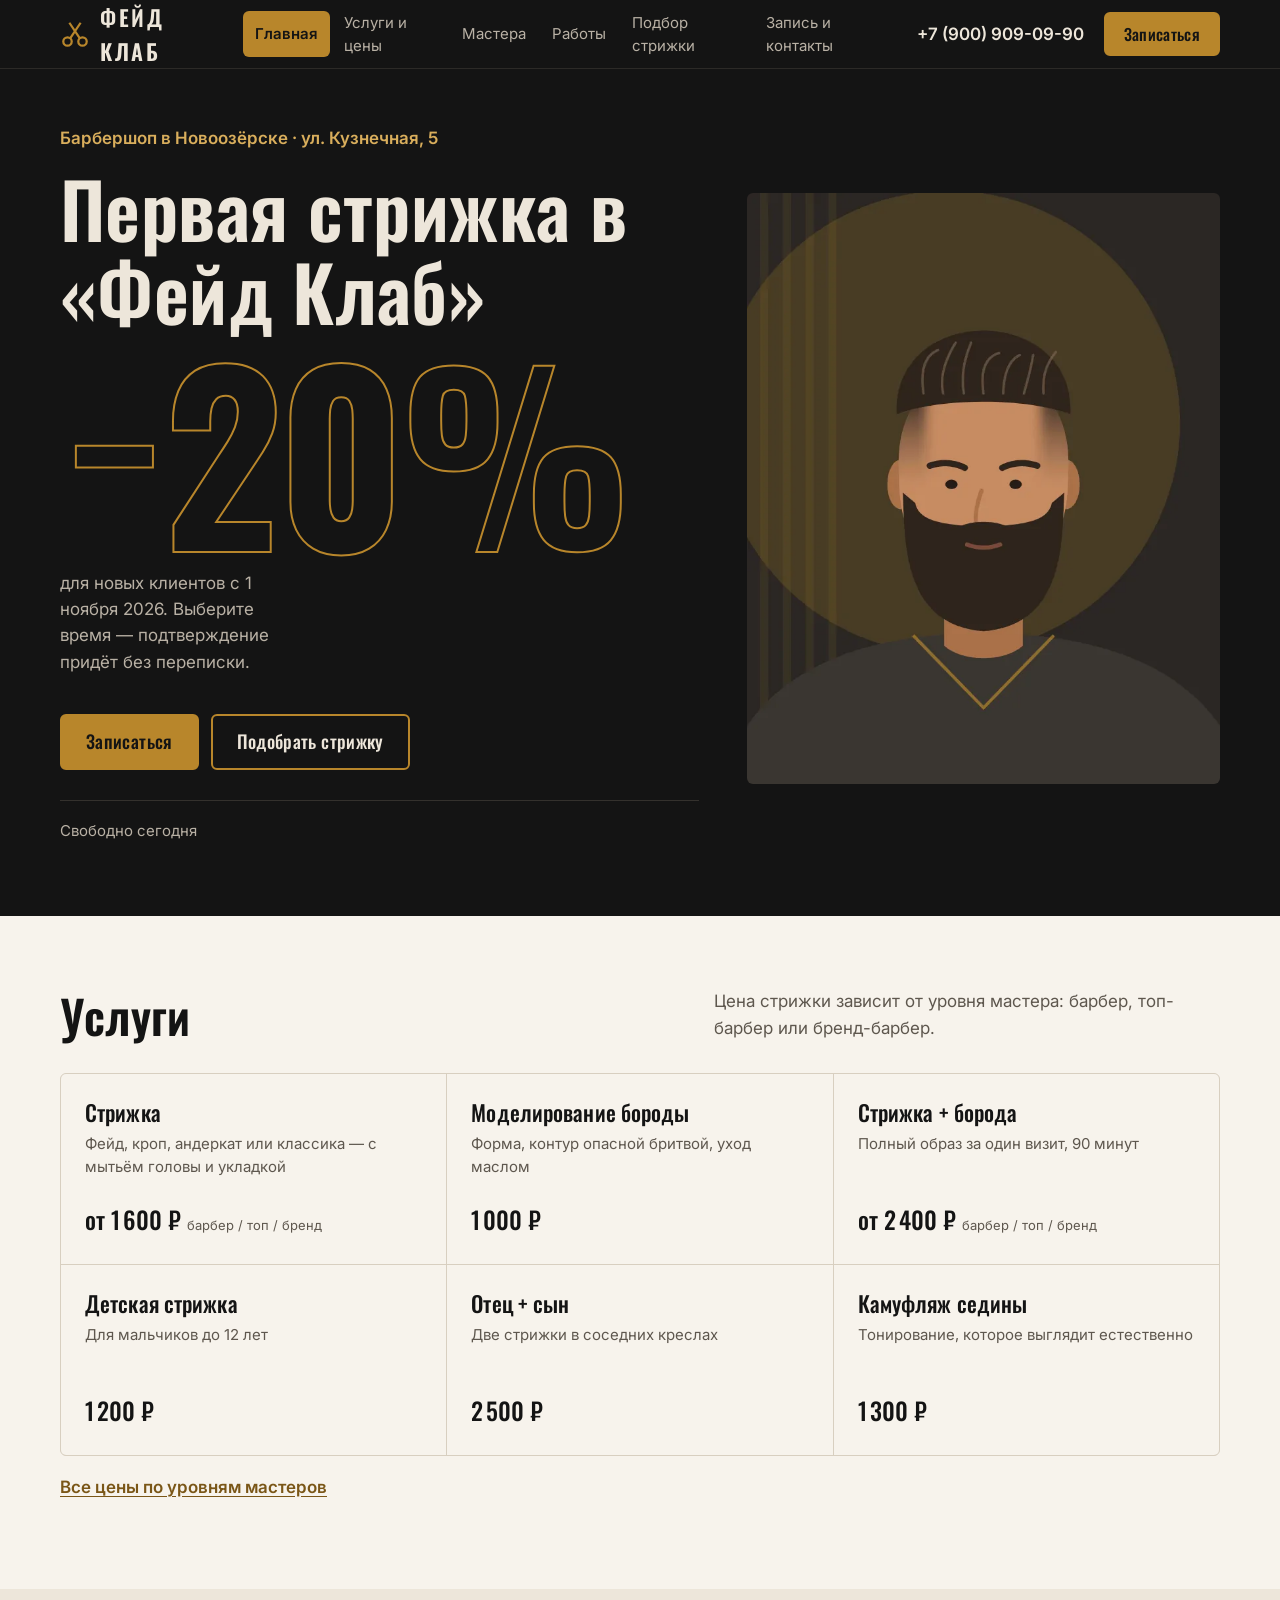
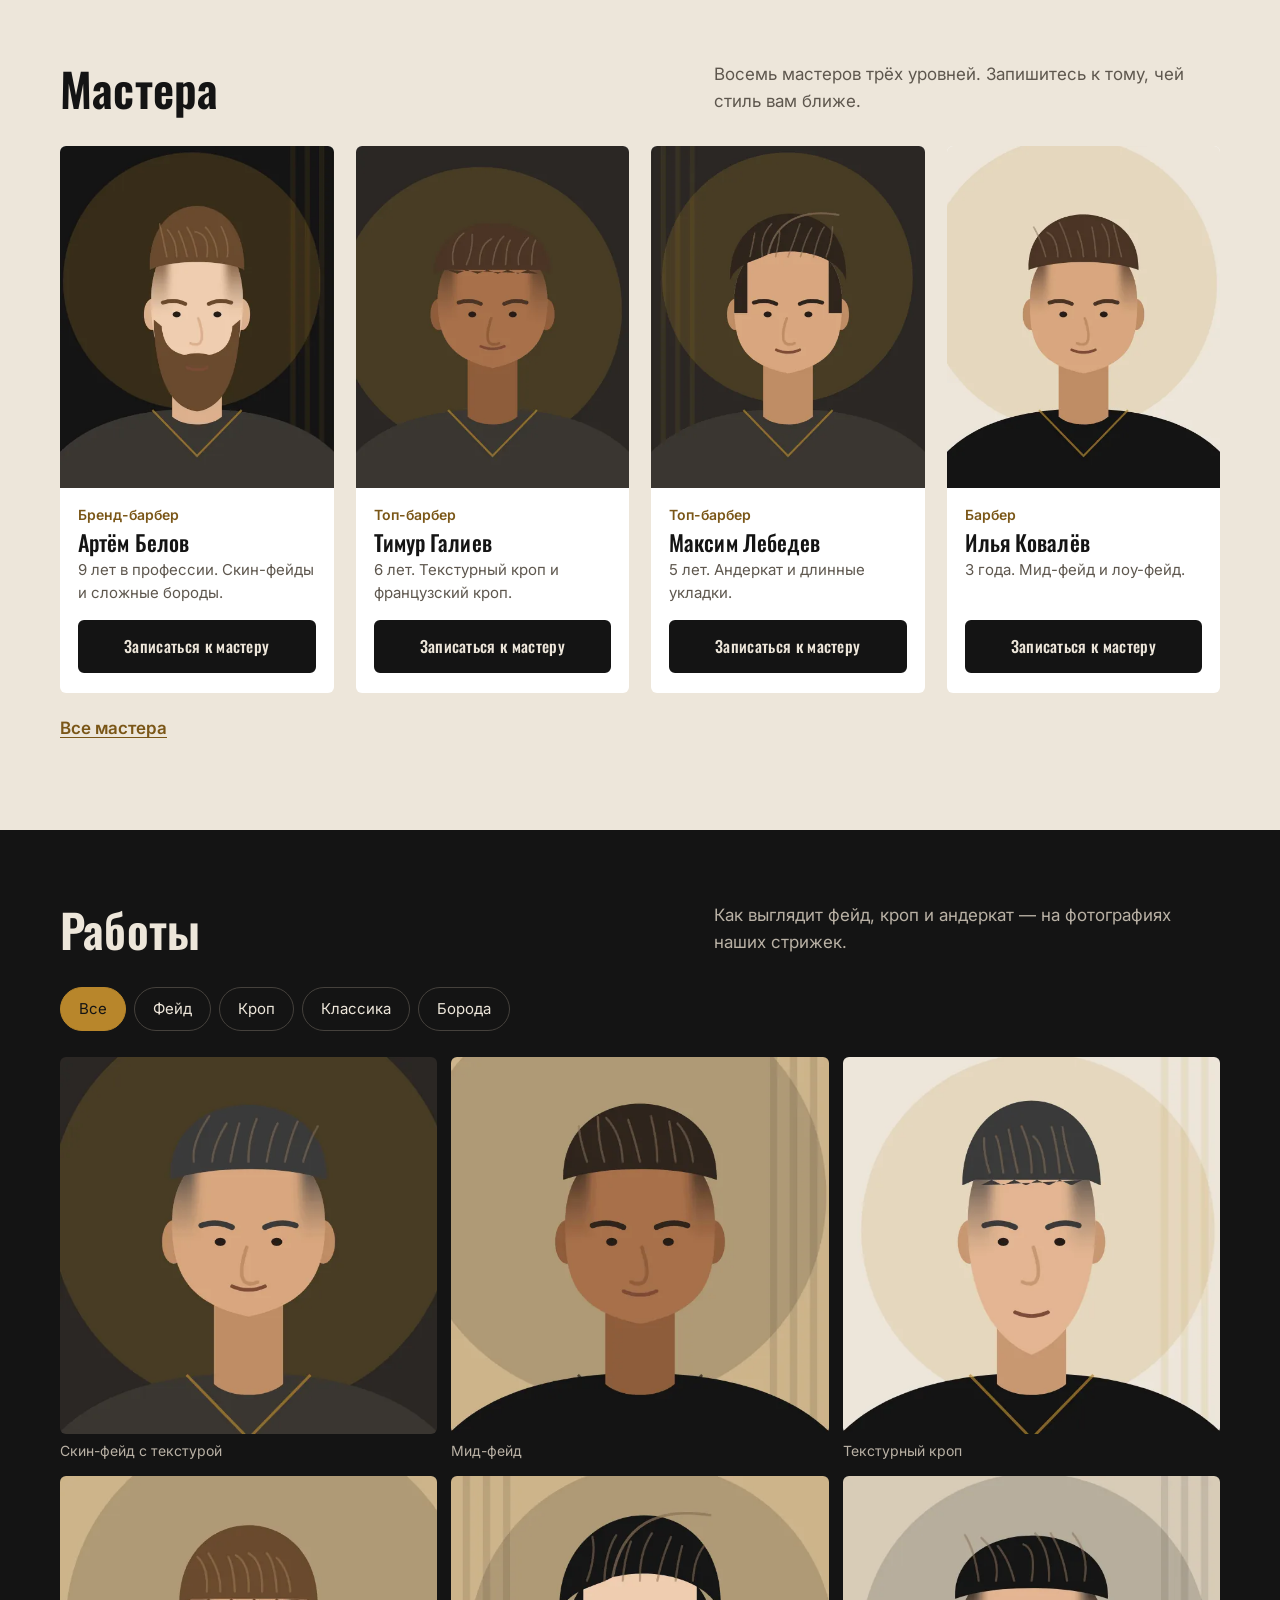
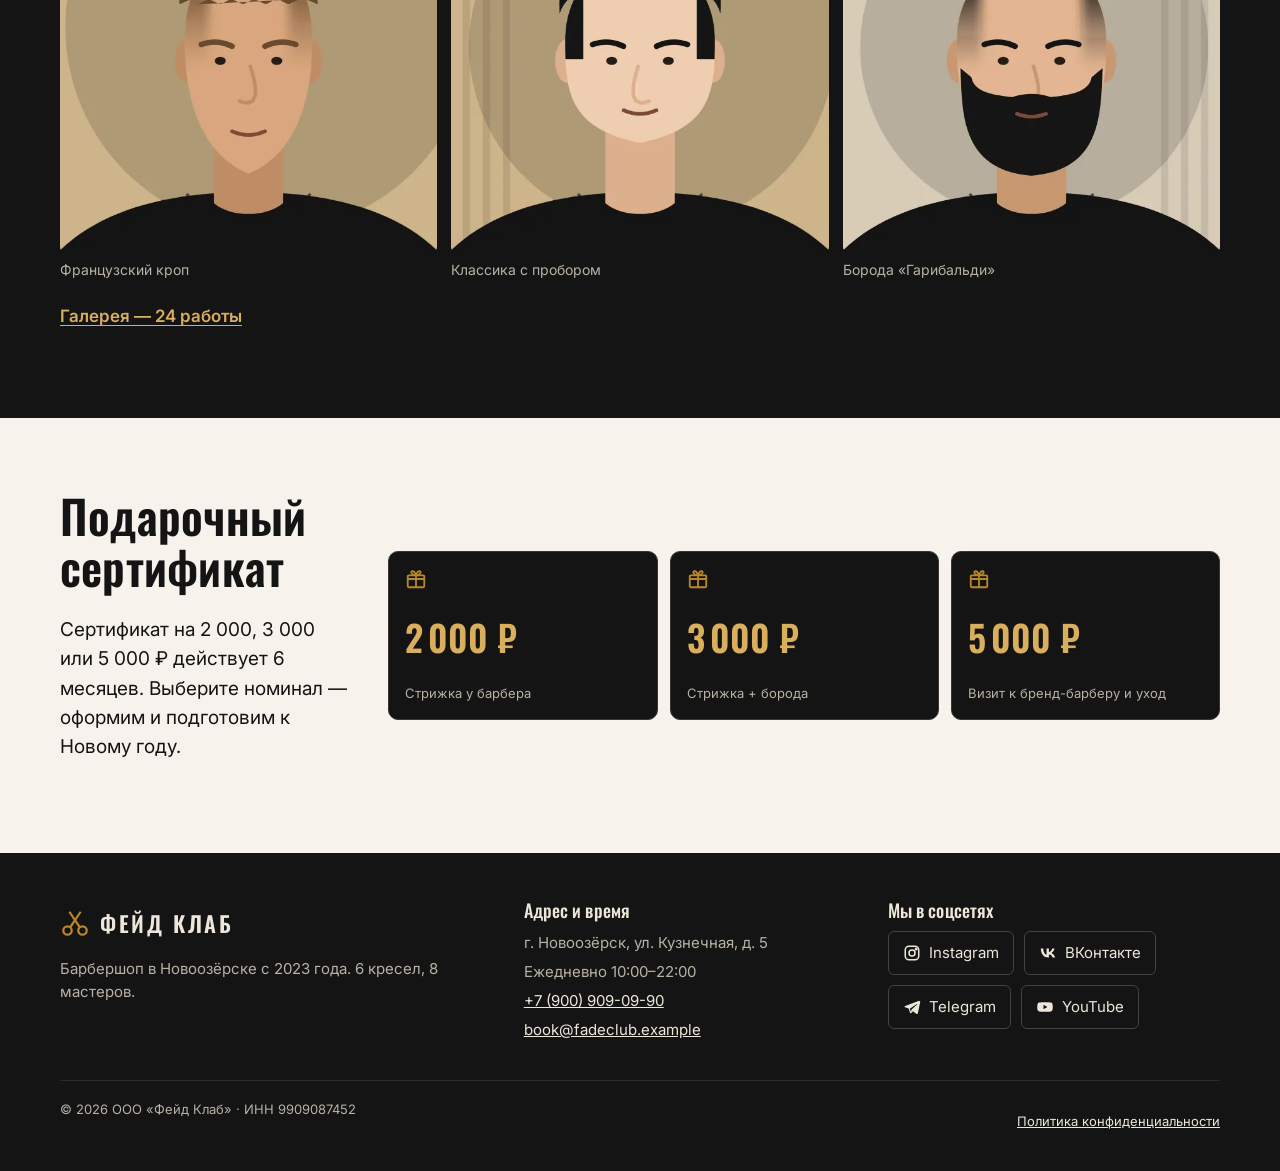
==== index.html @ 56d3f39e "Исходный результат нейросети: 8 страниц, 404, стили, изображения Co-Authored-By: Claude Opus 5.5 <no" ====
<!doctype html>
<html lang="ru">
<head>
<meta charset="utf-8">
<meta name="viewport" content="width=device-width, initial-scale=1">
<!-- Google tag (gtag.js) -->
<script async src="https://www.googletagmanager.com/gtag/js?id=G-XXXXXXXXXX"></script>
<script>
  window.dataLayer = window.dataLayer || [];
  function gtag(){dataLayer.push(arguments);}
  gtag('js', new Date());
  gtag('config', 'G-XXXXXXXXXX');
</script>
<title>Фейд Клаб — барбершоп в Новоозёрске. Первая стрижка −20%</title>
<meta name="description" content="Мужские стрижки, борода и детские стрижки в барбершопе «Фейд Клаб». Запись на свободное время онлайн, первая стрижка −20%.">
<meta property="og:type" content="website">
<meta property="og:site_name" content="Фейд Клаб">
<meta property="og:locale" content="ru_RU">
<meta property="og:title" content="Фейд Клаб — барбершоп в Новоозёрске. Первая стрижка −20%">
<meta property="og:description" content="Мужские стрижки, борода и детские стрижки в барбершопе «Фейд Клаб». Запись на свободное время онлайн, первая стрижка −20%.">
<meta property="og:url" content="https://tz-09-barbershop-feyd-klab.vercel.app/">
<meta property="og:image" content="https://tz-09-barbershop-feyd-klab.vercel.app/img/og-image.jpg">
<meta property="og:image:width" content="1200">
<meta property="og:image:height" content="630">
<meta name="twitter:card" content="summary_large_image">
<meta name="theme-color" content="#141414">
<link rel="icon" href="favicon.ico" sizes="32x32">
<link rel="icon" href="img/favicon.svg" type="image/svg+xml">
<link rel="apple-touch-icon" href="img/apple-touch-icon.png">
<link rel="preconnect" href="https://fonts.googleapis.com">
<link rel="preconnect" href="https://fonts.gstatic.com" crossorigin>
<link rel="stylesheet" href="https://fonts.googleapis.com/css2?family=Inter:wght@400;600&amp;family=Oswald:wght@500;600;700&amp;display=swap">
<link rel="stylesheet" href="css/style.css">
<script src="js/analytics.js" defer></script>
<script src="js/main.js" defer></script>
</head>
<body>
<a class="skip" href="#main">Перейти к содержанию</a>
<header class="header">
  <div class="wrap header__in">
    <a class="logo" href="index.html" aria-label="Фейд Клаб — на главную"><svg viewBox="0 0 32 32" fill="none" stroke="currentColor" stroke-width="2.4" aria-hidden="true"><circle cx="8" cy="24" r="4.5"/><circle cx="24" cy="24" r="4.5"/><path d="M11 20.5 22 4M21 20.5 10 4"/></svg><b>ФЕЙД КЛАБ</b></a>
    <nav class="nav" id="nav" aria-label="Основное меню">
      <a href="index.html" aria-current="page">Главная</a>
      <a href="services.html">Услуги и цены</a>
      <a href="masters.html">Мастера</a>
      <a href="works.html">Работы</a>
      <a href="style-quiz.html">Подбор стрижки</a>
      <a href="contacts.html">Запись и контакты</a>
    </nav>
    <a class="header__phone" href="tel:+79009090990" data-event="contact_click" data-contact-type="phone">+7 (900) 909-09-90</a>
    <a class="btn header__cta" href="contacts.html" data-event="cta_click" data-button-name="header_book" data-page-section="header">Записаться</a>
    <button class="burger" type="button" aria-controls="nav" aria-expanded="false" aria-label="Открыть меню"><span></span></button>
  </div>
</header>
<main id="main">
<section class="hero">
  <div class="wrap hero__grid">
    <div>
      <p class="hero__kicker">Барбершоп в Новоозёрске · ул. Кузнечная, 5</p>
      <h1>Первая стрижка в «Фейд Клаб»</h1>
      <div class="hero__deal">
        <span class="hero__pct" aria-label="минус 20 процентов">−20%</span>
        <p class="hero__pct-note">для новых клиентов с 1 ноября 2026. Выберите время — подтверждение придёт без переписки.</p>
      </div>
      <div class="hero__actions">
        <a class="btn" href="contacts.html" data-event="cta_click" data-button-name="hero_book" data-page-section="hero">Записаться</a>
        <a class="btn btn--ghost" href="style-quiz.html" data-event="cta_click" data-button-name="hero_quiz" data-page-section="hero">Подобрать стрижку</a>
      </div>
      <div class="today" data-today-slots>
        <p class="today__title">Свободно сегодня</p>
        <div class="today__slots"></div>
      </div>
    </div>
    <div class="hero__img">
      <img src="img/hero.webp" alt="Мастер «Фейд Клаб» делает фейд машинкой" width="720" height="900" fetchpriority="high">
    </div>
  </div>
</section>

<section class="section" id="services">
  <div class="wrap">
    <div class="section__head"><h2>Услуги</h2><p>Цена стрижки зависит от уровня мастера: барбер, топ-барбер или бренд-барбер.</p></div>
    <div class="services">
      <a class="service" href="contacts.html?service=haircut" data-event="service_view" data-service-name="haircut">
        <h3>Стрижка</h3><p>Фейд, кроп, андеркат или классика — с мытьём головы и укладкой</p><span class="service__price">от 1 600 ₽ <small>барбер / топ / бренд</small></span>
      </a>
      <a class="service" href="contacts.html?service=beard" data-event="service_view" data-service-name="beard">
        <h3>Моделирование бороды</h3><p>Форма, контур опасной бритвой, уход маслом</p><span class="service__price">1 000 ₽</span>
      </a>
      <a class="service" href="contacts.html?service=combo" data-event="service_view" data-service-name="combo">
        <h3>Стрижка + борода</h3><p>Полный образ за один визит, 90 минут</p><span class="service__price">от 2 400 ₽ <small>барбер / топ / бренд</small></span>
      </a>
      <a class="service" href="contacts.html?service=kids" data-event="service_view" data-service-name="kids">
        <h3>Детская стрижка</h3><p>Для мальчиков до 12 лет</p><span class="service__price">1 200 ₽</span>
      </a>
      <a class="service" href="contacts.html?service=father_son" data-event="service_view" data-service-name="father_son">
        <h3>Отец + сын</h3><p>Две стрижки в соседних креслах</p><span class="service__price">2 500 ₽</span>
      </a>
      <a class="service" href="contacts.html?service=haircut" data-event="service_view" data-service-name="gray_camo">
        <h3>Камуфляж седины</h3><p>Тонирование, которое выглядит естественно</p><span class="service__price">1 300 ₽</span>
      </a>
    </div>
    <p style="margin-top:18px"><a class="link" href="services.html">Все цены по уровням мастеров</a></p>
  </div>
</section>

<section class="section section--linen" id="masters">
  <div class="wrap">
    <div class="section__head"><h2>Мастера</h2><p>Восемь мастеров трёх уровней. Запишитесь к тому, чей стиль вам ближе.</p></div>
    <div class="masters">
      <article class="master" data-level="brand">
        <button class="master__photo" type="button" data-event="master_view" data-master-level="brand" data-master-id="m01" aria-label="Артём Белов, подробнее">
          <img src="img/masters/m01.webp" alt="Артём Белов, бренд-барбер" width="480" height="600" loading="lazy" decoding="async">
        </button>
        <div class="master__body">
          <span class="master__level">Бренд-барбер</span>
          <h3>Артём Белов</h3>
          <p>9 лет в профессии. Скин-фейды и сложные бороды.</p>
          <a class="btn btn--dark" href="contacts.html?master_level=brand&amp;master=m01" data-event="cta_click" data-button-name="master_book_m01" data-page-section="masters">Записаться к мастеру</a>
        </div>
      </article>
      <article class="master" data-level="top">
        <button class="master__photo" type="button" data-event="master_view" data-master-level="top" data-master-id="m03" aria-label="Тимур Галиев, подробнее">
          <img src="img/masters/m03.webp" alt="Тимур Галиев, топ-барбер" width="480" height="600" loading="lazy" decoding="async">
        </button>
        <div class="master__body">
          <span class="master__level">Топ-барбер</span>
          <h3>Тимур Галиев</h3>
          <p>6 лет. Текстурный кроп и французский кроп.</p>
          <a class="btn btn--dark" href="contacts.html?master_level=top&amp;master=m03" data-event="cta_click" data-button-name="master_book_m03" data-page-section="masters">Записаться к мастеру</a>
        </div>
      </article>
      <article class="master" data-level="top">
        <button class="master__photo" type="button" data-event="master_view" data-master-level="top" data-master-id="m04" aria-label="Максим Лебедев, подробнее">
          <img src="img/masters/m04.webp" alt="Максим Лебедев, топ-барбер" width="480" height="600" loading="lazy" decoding="async">
        </button>
        <div class="master__body">
          <span class="master__level">Топ-барбер</span>
          <h3>Максим Лебедев</h3>
          <p>5 лет. Андеркат и длинные укладки.</p>
          <a class="btn btn--dark" href="contacts.html?master_level=top&amp;master=m04" data-event="cta_click" data-button-name="master_book_m04" data-page-section="masters">Записаться к мастеру</a>
        </div>
      </article>
      <article class="master" data-level="barber">
        <button class="master__photo" type="button" data-event="master_view" data-master-level="barber" data-master-id="m06" aria-label="Илья Ковалёв, подробнее">
          <img src="img/masters/m06.webp" alt="Илья Ковалёв, барбер" width="480" height="600" loading="lazy" decoding="async">
        </button>
        <div class="master__body">
          <span class="master__level">Барбер</span>
          <h3>Илья Ковалёв</h3>
          <p>3 года. Мид-фейд и лоу-фейд.</p>
          <a class="btn btn--dark" href="contacts.html?master_level=barber&amp;master=m06" data-event="cta_click" data-button-name="master_book_m06" data-page-section="masters">Записаться к мастеру</a>
        </div>
      </article>
    </div>
    <p style="margin-top:22px"><a class="link" href="masters.html">Все мастера</a></p>
  </div>
</section>

<section class="section section--ink" id="works">
  <div class="wrap">
    <div class="section__head"><h2>Работы</h2><p>Как выглядит фейд, кроп и андеркат — на фотографиях наших стрижек.</p></div>
      <div class="filter" role="group" aria-label="Тип стрижки" data-filter-group>
        <button type="button" aria-pressed="true" data-filter="all" data-event="works_filter" data-haircut-type="all">Все</button>
        <button type="button" aria-pressed="false" data-filter="fade" data-event="works_filter" data-haircut-type="fade">Фейд</button>
        <button type="button" aria-pressed="false" data-filter="crop" data-event="works_filter" data-haircut-type="crop">Кроп</button>
        <button type="button" aria-pressed="false" data-filter="classic" data-event="works_filter" data-haircut-type="classic">Классика</button>
        <button type="button" aria-pressed="false" data-filter="beard" data-event="works_filter" data-haircut-type="beard">Борода</button>
      </div>
    <div class="works" data-filter-target>
      <figure class="work" data-type="fade"><img src="img/works/fade-01.webp" alt="Скин-фейд с текстурой — работа мастеров «Фейд Клаб»" width="600" height="600" loading="lazy" decoding="async"><figcaption>Скин-фейд с текстурой</figcaption></figure>
<figure class="work" data-type="fade"><img src="img/works/fade-02.webp" alt="Мид-фейд — работа мастеров «Фейд Клаб»" width="600" height="600" loading="lazy" decoding="async"><figcaption>Мид-фейд</figcaption></figure>
<figure class="work" data-type="crop"><img src="img/works/crop-01.webp" alt="Текстурный кроп — работа мастеров «Фейд Клаб»" width="600" height="600" loading="lazy" decoding="async"><figcaption>Текстурный кроп</figcaption></figure>
<figure class="work" data-type="crop"><img src="img/works/crop-02.webp" alt="Французский кроп — работа мастеров «Фейд Клаб»" width="600" height="600" loading="lazy" decoding="async"><figcaption>Французский кроп</figcaption></figure>
<figure class="work" data-type="classic"><img src="img/works/classic-01.webp" alt="Классика с пробором — работа мастеров «Фейд Клаб»" width="600" height="600" loading="lazy" decoding="async"><figcaption>Классика с пробором</figcaption></figure>
<figure class="work" data-type="beard"><img src="img/works/beard-01.webp" alt="Борода «Гарибальди» — работа мастеров «Фейд Клаб»" width="600" height="600" loading="lazy" decoding="async"><figcaption>Борода «Гарибальди»</figcaption></figure>
    </div>
    <p style="margin-top:22px"><a class="link" href="works.html">Галерея — 24 работы</a></p>
  </div>
</section>

<section class="section" id="gift">
  <div class="wrap gift">
    <div>
      <h2>Подарочный сертификат</h2>
      <p class="lead">Сертификат на 2 000, 3 000 или 5 000 ₽ действует 6 месяцев. Выберите номинал — оформим и подготовим к Новому году.</p>
    </div>
    <div class="gift__cards">
        <a class="gift-card" href="contacts.html?service=gift_card&amp;gift=2000" data-event="gift_card_click" data-gift-amount="2000" data-page-section="home_gift"><svg viewBox="0 0 24 24" fill="none" stroke="currentColor" stroke-width="2" aria-hidden="true"><rect x="3" y="8" width="18" height="13" rx="1"/><path d="M12 8v13M3 12h18M12 8S10.5 3 8 3.5 7.5 8 12 8Zm0 0s1.5-5 4-4.5S16.5 8 12 8Z"/></svg><b>2 000 ₽</b><span>Стрижка у барбера</span></a>
        <a class="gift-card" href="contacts.html?service=gift_card&amp;gift=3000" data-event="gift_card_click" data-gift-amount="3000" data-page-section="home_gift"><svg viewBox="0 0 24 24" fill="none" stroke="currentColor" stroke-width="2" aria-hidden="true"><rect x="3" y="8" width="18" height="13" rx="1"/><path d="M12 8v13M3 12h18M12 8S10.5 3 8 3.5 7.5 8 12 8Zm0 0s1.5-5 4-4.5S16.5 8 12 8Z"/></svg><b>3 000 ₽</b><span>Стрижка + борода</span></a>
        <a class="gift-card" href="contacts.html?service=gift_card&amp;gift=5000" data-event="gift_card_click" data-gift-amount="5000" data-page-section="home_gift"><svg viewBox="0 0 24 24" fill="none" stroke="currentColor" stroke-width="2" aria-hidden="true"><rect x="3" y="8" width="18" height="13" rx="1"/><path d="M12 8v13M3 12h18M12 8S10.5 3 8 3.5 7.5 8 12 8Zm0 0s1.5-5 4-4.5S16.5 8 12 8Z"/></svg><b>5 000 ₽</b><span>Визит к бренд-барберу и уход</span></a>
    </div>
  </div>
</section>
</main>
<footer class="footer">
  <div class="wrap">
    <div class="footer__grid">
      <div>
        <a class="logo" href="index.html" aria-label="Фейд Клаб — на главную"><svg viewBox="0 0 32 32" fill="none" stroke="currentColor" stroke-width="2.4" aria-hidden="true"><circle cx="8" cy="24" r="4.5"/><circle cx="24" cy="24" r="4.5"/><path d="M11 20.5 22 4M21 20.5 10 4"/></svg><b>ФЕЙД КЛАБ</b></a>
        <p style="margin-top:12px">Барбершоп в Новоозёрске с 2023 года. 6 кресел, 8 мастеров.</p>
      </div>
      <div>
        <h3>Адрес и время</h3>
        <p>г. Новоозёрск, ул. Кузнечная, д. 5</p>
        <p>Ежедневно 10:00–22:00</p>
        <p><a href="tel:+79009090990" data-event="contact_click" data-contact-type="phone">+7 (900) 909-09-90</a></p>
        <p><a href="mailto:book@fadeclub.example" data-event="contact_click" data-contact-type="email">book@fadeclub.example</a></p>
      </div>
      <div>
        <h3>Мы в соцсетях</h3>
        <div class="socials">
        <a href="https://www.instagram.com/fade_club_barber/" target="_blank" rel="noopener" data-event="social_click" data-network="instagram" data-page-section="footer"><svg viewBox="0 0 24 24" fill="none" stroke="currentColor" stroke-width="2" aria-hidden="true"><rect x="3" y="3" width="18" height="18" rx="5"/><circle cx="12" cy="12" r="4"/><circle cx="17.5" cy="6.5" r="1" fill="currentColor"/></svg><span>Instagram</span></a>
        <a href="https://vk.com/fadeclub_barber" target="_blank" rel="noopener" data-event="social_click" data-network="vk" data-page-section="footer"><svg viewBox="0 0 24 24" fill="currentColor" aria-hidden="true"><path d="M12.8 18C6.3 18 2.6 13.5 2.4 6h3.3c.1 5.5 2.5 7.8 4.4 8.3V6h3.1v4.7c1.9-.2 3.8-2.3 4.5-4.7h3.1a9.2 9.2 0 0 1-4.2 6 9.6 9.6 0 0 1 5 6h-3.4a6 6 0 0 0-5-4.3V18h-.4Z"/></svg><span>ВКонтакте</span></a>
        <a href="https://t.me/fadeclub_barber" target="_blank" rel="noopener" data-event="social_click" data-network="telegram" data-page-section="footer"><svg viewBox="0 0 24 24" fill="currentColor" aria-hidden="true"><path d="M21.5 3.6 2.9 10.8c-1.3.5-1.2 1.3-.2 1.6l4.8 1.5 1.8 5.6c.2.6.4.8.9.8.4 0 .6-.2.9-.4l2.3-2.2 4.7 3.5c.9.5 1.5.2 1.7-.8l3.1-14.7c.3-1.3-.5-1.9-1.4-1.5ZM9 14.2l9.6-6.1c.5-.3.9-.1.5.2l-8 7.3-.3 3.4L9 14.2Z"/></svg><span>Telegram</span></a>
        <a href="https://www.youtube.com/@fadeclub_barber" target="_blank" rel="noopener" data-event="social_click" data-network="youtube" data-page-section="footer"><svg viewBox="0 0 24 24" fill="currentColor" aria-hidden="true"><path d="M22 8.2a3 3 0 0 0-2-2.1C18.2 5.6 12 5.6 12 5.6s-6.2 0-8 .5a3 3 0 0 0-2 2.1A31 31 0 0 0 1.6 12a31 31 0 0 0 .4 3.8 3 3 0 0 0 2 2.1c1.8.5 8 .5 8 .5s6.2 0 8-.5a3 3 0 0 0 2-2.1 31 31 0 0 0 .4-3.8 31 31 0 0 0-.4-3.8ZM10 15.1V8.9l5.2 3.1L10 15.1Z"/></svg><span>YouTube</span></a>
        </div>
      </div>
    </div>
    <div class="footer__legal">
      <span>© 2026 ООО «Фейд Клаб» · ИНН 9909087452</span>
      <a href="privacy.html">Политика конфиденциальности</a>
    </div>
  </div>
</footer>
</body>
</html>
---- css/style.css ----
/* ФЕЙД КЛАБ — стили сайта
   Фирменные цвета (ТЗ, раздел 2): чёрный #141414, латунь #B8862B, бежевый #EDE6DA
   Шрифты: Oswald — заголовки, Inter — текст */

:root {
  --ink: #141414;
  --ink-2: #222120;
  --brass: #B8862B;
  --brass-ink: #7A5617;      /* латунь для текста на светлом фоне (контраст 5.5:1) */
  --brass-light: #D9AE5C;    /* латунь для мелкого текста на чёрном */
  --linen: #EDE6DA;
  --paper: #F7F3EC;
  --stone: #5E574E;          /* второстепенный текст на светлом */
  --mist: #B9B1A5;           /* второстепенный текст на тёмном */
  --line: #D8CFC0;
  --danger: #A3261B;
  --ok: #2F6B3A;

  --f-head: "Oswald", "Arial Narrow", "Roboto Condensed", sans-serif;
  --f-text: "Inter", system-ui, -apple-system, "Segoe UI", Roboto, sans-serif;

  --wrap: 1200px;
  --gut: 20px;
  --r: 6px;
}

*, *::before, *::after { box-sizing: border-box; }
html { -webkit-text-size-adjust: 100%; scroll-behavior: smooth; }
@media (prefers-reduced-motion: reduce) { html { scroll-behavior: auto; } * { transition: none !important; animation: none !important; } }

body {
  margin: 0;
  font-family: var(--f-text);
  font-size: 17px;
  line-height: 1.55;
  color: var(--ink);
  background: var(--paper);
  overflow-x: hidden;
}
img { max-width: 100%; height: auto; display: block; }
a { color: inherit; }
button { font: inherit; color: inherit; }
:focus-visible { outline: 3px solid var(--brass); outline-offset: 2px; }

h1, h2, h3 { font-family: var(--f-head); font-weight: 600; line-height: 1.1; margin: 0 0 .5em; letter-spacing: .005em; }
h1 { font-size: clamp(40px, 7vw, 76px); }
h2 { font-size: clamp(30px, 4.4vw, 46px); }
h3 { font-size: 22px; font-weight: 500; }
p { margin: 0 0 1em; }

.wrap { width: 100%; max-width: var(--wrap); margin: 0 auto; padding: 0 var(--gut); }
.section { padding: 72px 0; }
.section--linen { background: var(--linen); }
.section--ink { background: var(--ink); color: var(--linen); }
.section__head { display: flex; justify-content: space-between; align-items: end; gap: 24px; flex-wrap: wrap; margin-bottom: 32px; }
.section__head h2 { margin: 0; }
.section__head p { margin: 0; color: var(--stone); max-width: 46ch; }
.section--ink .section__head p { color: var(--mist); }
.lead { font-size: 19px; max-width: 60ch; }
.skip { position: absolute; left: -999px; top: 0; background: var(--brass); color: var(--ink); padding: 10px 14px; z-index: 100; }
.skip:focus { left: 8px; top: 8px; }
.visually-hidden { position: absolute !important; width: 1px; height: 1px; overflow: hidden; clip: rect(0 0 0 0); white-space: nowrap; }

/* ---------- кнопки ---------- */
.btn {
  display: inline-flex; align-items: center; justify-content: center; gap: 8px;
  min-height: 48px; padding: 12px 24px;
  font-family: var(--f-head); font-size: 18px; font-weight: 500; letter-spacing: .02em;
  text-decoration: none; border: 2px solid var(--brass); border-radius: var(--r);
  background: var(--brass); color: var(--ink); cursor: pointer;
  transition: background .15s, color .15s;
}
.btn:hover { background: #CB9637; border-color: #CB9637; }
.btn--ghost { background: transparent; color: inherit; }
.btn--ghost:hover { background: var(--brass); color: var(--ink); }
.btn--dark { background: var(--ink); border-color: var(--ink); color: var(--linen); }
.btn--dark:hover { background: var(--ink-2); border-color: var(--ink-2); }
.btn[disabled] { opacity: .55; cursor: progress; }
.link { color: var(--brass-ink); font-weight: 600; text-underline-offset: 3px; }
.section--ink .link { color: var(--brass-light); }

/* ---------- шапка ---------- */
.header { position: sticky; top: 0; z-index: 50; background: var(--ink); color: var(--linen); border-bottom: 1px solid #2c2a27; }
.header__in { display: flex; align-items: center; gap: 20px; min-height: 68px; }
.logo { display: inline-flex; align-items: center; gap: 10px; text-decoration: none; color: var(--linen); margin-right: auto; min-height: 44px; }
.logo svg { width: 30px; height: 30px; color: var(--brass); flex: none; }
.logo b { font-family: var(--f-head); font-size: 22px; font-weight: 600; letter-spacing: .12em; }
.nav { display: flex; gap: 2px; }
.nav a { display: inline-flex; align-items: center; min-height: 44px; padding: 0 12px; text-decoration: none; font-size: 15px; color: var(--mist); border-radius: var(--r); }
.nav a:hover { color: var(--linen); }
.nav a[aria-current="page"] { color: var(--ink); background: var(--brass); font-weight: 600; }
.header__phone { display: inline-flex; align-items: center; min-height: 44px; font-weight: 600; text-decoration: none; color: var(--linen); white-space: nowrap; }
.header__cta { min-height: 44px; padding: 8px 18px; font-size: 16px; }
.burger { display: none; width: 48px; height: 48px; border: 1px solid #3a3733; border-radius: var(--r); background: transparent; cursor: pointer; }
.burger span, .burger span::before, .burger span::after { display: block; width: 20px; height: 2px; background: var(--linen); margin: 0 auto; position: relative; content: ""; }
.burger span::before { position: absolute; top: -6px; }
.burger span::after { position: absolute; top: 6px; }

@media (max-width: 1080px) {
  .burger { display: block; }
  .nav { display: none; position: absolute; left: 0; right: 0; top: 68px; flex-direction: column; background: var(--ink); padding: 8px var(--gut) 20px; border-bottom: 1px solid #2c2a27; }
  .nav.is-open { display: flex; }
  .nav a { font-size: 18px; padding: 0 12px; }
  .header__cta { display: none; }
}
@media (max-width: 520px) { .header__phone { display: none; } .logo b { font-size: 19px; } }

/* ---------- первый экран ---------- */
.hero { background: var(--ink); color: var(--linen); padding: 56px 0 64px; overflow: hidden; }
.hero__grid { display: grid; grid-template-columns: 1.15fr .85fr; gap: 48px; align-items: center; }
.hero__kicker { color: var(--brass-light); font-weight: 600; margin-bottom: 14px; }
.hero h1 { margin-bottom: 18px; }
.hero__deal { display: flex; align-items: baseline; gap: 18px; flex-wrap: wrap; margin: 6px 0 22px; }
.hero__pct {
  font-family: var(--f-head); font-weight: 700; line-height: .85;
  font-size: clamp(110px, 19vw, 230px);
  color: transparent; -webkit-text-stroke: 2px var(--brass);
  letter-spacing: -.02em;
}
.hero__pct-note { max-width: 22ch; color: var(--mist); }
.hero__actions { display: flex; gap: 12px; flex-wrap: wrap; }
.hero__img { position: relative; }
.hero__img img { border-radius: var(--r); aspect-ratio: 4 / 5; object-fit: cover; width: 100%; }

/* полоса свободного времени — главный элемент первого экрана */
.today { margin-top: 30px; border-top: 1px solid #34312d; padding-top: 18px; }
.today__title { font-size: 15px; color: var(--mist); margin-bottom: 10px; }
.today__slots { display: flex; gap: 8px; flex-wrap: wrap; }
.today__slots a {
  display: inline-flex; align-items: center; min-height: 44px; padding: 0 14px;
  border: 1px solid #4a4540; border-radius: var(--r);
  font-family: var(--f-head); font-size: 18px; text-decoration: none; color: var(--linen);
}
.today__slots a:hover { border-color: var(--brass); color: var(--brass-light); }
.today__slots .is-busy { color: #5d5852; text-decoration: line-through; border-style: dashed; pointer-events: none; }

@media (max-width: 860px) {
  .hero__grid { grid-template-columns: 1fr; gap: 32px; }
  .hero__img { max-width: 420px; }
}

/* ---------- услуги ---------- */
.services { display: grid; grid-template-columns: repeat(3, 1fr); gap: 1px; background: var(--line); border: 1px solid var(--line); border-radius: var(--r); overflow: hidden; }
.service {
  display: flex; flex-direction: column; gap: 8px; padding: 26px 24px;
  background: var(--paper); text-decoration: none; color: inherit; min-height: 190px;
}
.service:hover { background: #fff; }
.service h3 { margin: 0; }
.service p { color: var(--stone); font-size: 15px; margin: 0; }
.service__price { margin-top: auto; font-family: var(--f-head); font-size: 24px; font-weight: 500; }
.service__price small { font-family: var(--f-text); font-size: 13px; color: var(--stone); font-weight: 400; }
@media (max-width: 900px) { .services { grid-template-columns: repeat(2, 1fr); } }
@media (max-width: 560px) { .services { grid-template-columns: 1fr; } .service { min-height: 0; } }

/* таблица цен */
.price-table { width: 100%; border-collapse: collapse; background: #fff; border-radius: var(--r); overflow: hidden; }
.price-table th, .price-table td { padding: 16px 18px; text-align: left; border-bottom: 1px solid var(--linen); vertical-align: top; }
.price-table thead th { background: var(--ink); color: var(--linen); font-family: var(--f-head); font-weight: 500; font-size: 17px; }
.price-table td.num, .price-table th.num { text-align: right; white-space: nowrap; font-family: var(--f-head); font-size: 20px; }
.price-table tbody tr { cursor: pointer; }
.price-table tbody tr:hover { background: #FBF8F3; }
.price-table .svc-name { font-weight: 600; }
.price-table .svc-name small { display: block; font-weight: 400; color: var(--stone); font-size: 14px; }
.table-scroll { overflow-x: auto; border-radius: var(--r); }
@media (max-width: 640px) {
  .price-table thead { display: none; }
  .price-table, .price-table tbody, .price-table tr, .price-table td { display: block; width: 100%; }
  .price-table tr { padding: 14px 16px; border-bottom: 1px solid var(--linen); }
  .price-table td { border: 0; padding: 2px 0; }
  .price-table td.num { text-align: left; font-size: 18px; }
  .price-table td.num::before { content: attr(data-label) " · "; font-family: var(--f-text); font-size: 14px; color: var(--stone); }
  .price-table td.num:empty, .price-table td.num[data-empty] { display: none; }
}

/* ---------- мастера ---------- */
.filter { display: flex; gap: 8px; flex-wrap: wrap; margin-bottom: 26px; }
.filter button {
  min-height: 44px; padding: 0 18px; border-radius: 999px; cursor: pointer;
  border: 1px solid var(--line); background: transparent; font-size: 15px;
}
.filter button[aria-pressed="true"] { background: var(--ink); color: var(--linen); border-color: var(--ink); }
.section--ink .filter button { border-color: #45413c; }
.section--ink .filter button[aria-pressed="true"] { background: var(--brass); color: var(--ink); border-color: var(--brass); }

.masters { display: grid; grid-template-columns: repeat(4, 1fr); gap: 22px; }
.master { display: flex; flex-direction: column; background: #fff; border-radius: var(--r); overflow: hidden; }
.master[hidden] { display: none; }
.master__photo { display: block; padding: 0; border: 0; background: none; cursor: pointer; text-align: left; }
.master__photo img { aspect-ratio: 4 / 5; object-fit: cover; width: 100%; }
.master__body { padding: 16px 18px 20px; display: flex; flex-direction: column; gap: 4px; flex: 1; }
.master__level { font-size: 14px; color: var(--brass-ink); font-weight: 600; }
.master h3 { margin: 0; }
.master p { font-size: 15px; color: var(--stone); margin: 0 0 12px; }
.master .btn { margin-top: auto; font-size: 16px; }
@media (max-width: 1000px) { .masters { grid-template-columns: repeat(2, 1fr); } }
@media (max-width: 480px) { .masters { gap: 14px; } .master__body { padding: 12px 12px 14px; } .master h3 { font-size: 19px; } .master .btn { padding: 8px 10px; font-size: 15px; } }

/* ---------- работы ---------- */
.works { display: grid; grid-template-columns: repeat(3, 1fr); gap: 14px; }
.works--wide { grid-template-columns: repeat(4, 1fr); }
.work { margin: 0; position: relative; }
.work[hidden] { display: none; }
.work img { aspect-ratio: 1; object-fit: cover; width: 100%; border-radius: var(--r); }
.work figcaption { font-size: 14px; color: var(--stone); padding-top: 6px; }
.section--ink .work figcaption { color: var(--mist); }
@media (max-width: 900px) { .works, .works--wide { grid-template-columns: repeat(2, 1fr); } }

/* ---------- сертификаты ---------- */
.gift { display: grid; grid-template-columns: 1fr 1.2fr; gap: 40px; align-items: center; }
.gift__cards { display: grid; grid-template-columns: repeat(3, 1fr); gap: 12px; }
.gift-card {
  display: flex; flex-direction: column; justify-content: space-between; gap: 18px;
  aspect-ratio: 1.6; padding: 16px; border-radius: 10px; text-decoration: none;
  background: var(--ink); color: var(--linen); border: 1px solid #3a3631;
}
.gift-card:hover { border-color: var(--brass); }
.gift-card b { font-family: var(--f-head); font-size: clamp(26px, 3.4vw, 36px); font-weight: 600; color: var(--brass-light); line-height: 1; }
.gift-card span { font-size: 13px; color: var(--mist); }
.gift-card svg { width: 22px; height: 22px; color: var(--brass); }
@media (max-width: 860px) { .gift { grid-template-columns: 1fr; } }
@media (max-width: 480px) { .gift__cards { grid-template-columns: 1fr; } .gift-card { aspect-ratio: auto; flex-direction: row; align-items: center; } }

/* ---------- квиз ---------- */
.quiz { background: #fff; border-radius: var(--r); padding: 28px; max-width: 760px; }
.quiz__progress { height: 4px; background: var(--linen); border-radius: 2px; margin-bottom: 22px; }
.quiz__progress i { display: block; height: 100%; width: 25%; background: var(--brass); border-radius: 2px; transition: width .25s; }
.quiz__step[hidden] { display: none; }
.quiz__q { font-family: var(--f-head); font-size: 26px; font-weight: 500; margin-bottom: 6px; }
.quiz__hint { color: var(--stone); font-size: 15px; margin-bottom: 18px; }
.quiz__opts { display: grid; gap: 10px; }
.quiz__opts button {
  min-height: 52px; padding: 12px 16px; text-align: left; cursor: pointer;
  border: 1px solid var(--line); background: var(--paper); border-radius: var(--r); font-size: 16px;
}
.quiz__opts button:hover { border-color: var(--brass); }
.result { display: none; }
.result.is-shown { display: block; }
.result__shape { font-family: var(--f-head); font-size: 34px; }
.recs { display: grid; grid-template-columns: repeat(3, 1fr); gap: 12px; margin: 18px 0 26px; }
.recs figure { margin: 0; }
.recs img { border-radius: var(--r); aspect-ratio: 1; object-fit: cover; }
.recs figcaption { font-size: 14px; padding-top: 6px; }
.recs figcaption b { display: block; font-size: 16px; }

.promo { display: flex; align-items: center; gap: 14px; flex-wrap: wrap; padding: 18px 20px; border: 2px dashed var(--brass); border-radius: var(--r); background: var(--paper); margin-bottom: 22px; }
.promo code { font-family: var(--f-head); font-size: 32px; font-weight: 600; letter-spacing: .08em; }
.promo p { margin: 0; flex-basis: 100%; color: var(--stone); font-size: 15px; }
.promo__status { font-size: 14px; color: var(--ok); }
@media (max-width: 560px) { .recs { grid-template-columns: 1fr 1fr; } .recs figure:last-child { display: none; } .quiz { padding: 20px 16px; } }

/* ---------- запись ---------- */
.booking { display: grid; grid-template-columns: 1.25fr .75fr; gap: 40px; align-items: start; }
@media (max-width: 960px) { .booking { grid-template-columns: 1fr; } }
.panel { background: #fff; border-radius: var(--r); padding: 26px; }
.panel h2 { font-size: 30px; }
.step-title { font-family: var(--f-head); font-size: 21px; font-weight: 500; margin: 0 0 12px; }

.days { display: flex; gap: 8px; overflow-x: auto; padding-bottom: 6px; scroll-snap-type: x proximity; margin-bottom: 18px; }
.day {
  flex: none; width: 64px; min-height: 72px; scroll-snap-align: start;
  display: flex; flex-direction: column; align-items: center; justify-content: center;
  border: 1px solid var(--line); border-radius: var(--r); background: var(--paper); cursor: pointer;
}
.day small { font-size: 12px; color: var(--stone); }
.day b { font-family: var(--f-head); font-size: 24px; font-weight: 500; line-height: 1.1; }
.day[aria-pressed="true"] { background: var(--ink); color: var(--linen); border-color: var(--ink); }
.day[aria-pressed="true"] small { color: var(--brass-light); }
.slots { display: grid; grid-template-columns: repeat(6, 1fr); gap: 8px; margin-bottom: 8px; }
.slot {
  min-height: 46px; border: 1px solid var(--line); border-radius: var(--r); background: #fff;
  font-family: var(--f-head); font-size: 18px; cursor: pointer;
}
.slot:hover:not([disabled]) { border-color: var(--brass); }
.slot[aria-pressed="true"] { background: var(--brass); border-color: var(--brass); }
.slot[disabled] { background: var(--linen); color: #9b9286; text-decoration: line-through; cursor: not-allowed; border-style: dashed; }
.slots-note { font-size: 14px; color: var(--stone); }
.chosen { font-weight: 600; min-height: 1.5em; margin: 6px 0 22px; }
@media (max-width: 560px) { .slots { grid-template-columns: repeat(4, 1fr); } }

.field { margin-bottom: 16px; }
.field label, .field .label { display: block; font-weight: 600; font-size: 15px; margin-bottom: 6px; }
.field input[type=text], .field input[type=tel], .field input[type=email], .field select {
  width: 100%; min-height: 48px; padding: 10px 14px; font: inherit; font-size: 16px;
  border: 1px solid #C9BFAF; border-radius: var(--r); background: #fff; color: var(--ink);
}
.field input:focus, .field select:focus { border-color: var(--brass); outline: 2px solid rgba(184,134,43,.35); outline-offset: 0; }
.field.has-error input, .field.has-error select { border-color: var(--danger); background: #FFF6F5; }
.field__err { color: var(--danger); font-size: 14px; margin-top: 5px; min-height: 0; }
.field__err:empty { display: none; }
.row-2 { display: grid; grid-template-columns: 1fr 1fr; gap: 14px; }
@media (max-width: 560px) { .row-2 { grid-template-columns: 1fr; } }
.check { display: flex; gap: 12px; align-items: flex-start; font-size: 15px; font-weight: 400 !important; cursor: pointer; }
.check input { width: 24px; height: 24px; margin: 0; flex: none; accent-color: var(--brass); }
.form-note { font-size: 14px; color: var(--stone); }
.form-status { margin-top: 12px; font-weight: 600; }
.form-status.is-error { color: var(--danger); }
.gift-note { background: var(--linen); padding: 12px 14px; border-radius: var(--r); font-size: 15px; margin-bottom: 16px; }
.gift-note[hidden] { display: none; }

.contacts-list { list-style: none; padding: 0; margin: 0 0 20px; display: grid; gap: 10px; }
.contacts-list a { display: flex; align-items: center; gap: 12px; min-height: 48px; padding: 8px 14px; border: 1px solid var(--line); border-radius: var(--r); text-decoration: none; background: var(--paper); }
.contacts-list a:hover { border-color: var(--brass); }
.contacts-list svg { width: 22px; height: 22px; color: var(--brass-ink); flex: none; }
.contacts-list small { display: block; color: var(--stone); font-size: 13px; }
.map {
  position: relative; display: block; aspect-ratio: 16 / 10; border-radius: var(--r); overflow: hidden;
  background: var(--linen); text-decoration: none; margin-bottom: 10px;
}
.map img { width: 100%; height: 100%; object-fit: cover; }
.map span { position: absolute; left: 12px; bottom: 12px; background: var(--ink); color: var(--linen); padding: 8px 12px; border-radius: var(--r); font-size: 15px; }

/* ---------- спасибо ---------- */
.ticket { background: #fff; border-radius: var(--r); padding: 30px; max-width: 640px; border-top: 6px solid var(--brass); }
.ticket dl { display: grid; grid-template-columns: auto 1fr; gap: 8px 22px; margin: 0 0 24px; }
.ticket dt { color: var(--stone); }
.ticket dd { margin: 0; font-weight: 600; }
.ticket__id { font-family: var(--f-head); font-size: 22px; word-break: break-all; }
.socials { display: flex; gap: 10px; flex-wrap: wrap; }
.socials a { display: inline-flex; align-items: center; justify-content: center; gap: 8px; min-width: 44px; min-height: 44px; padding: 0 14px; border: 1px solid currentColor; border-radius: var(--r); text-decoration: none; font-size: 15px; }
.socials svg { width: 18px; height: 18px; }

/* ---------- подвал ---------- */
.footer { background: var(--ink); color: var(--mist); padding: 48px 0 28px; font-size: 15px; }
.footer__grid { display: grid; grid-template-columns: 1.3fr 1fr 1fr; gap: 32px; margin-bottom: 32px; }
.footer h3 { color: var(--linen); font-size: 18px; margin-bottom: 10px; }
.footer a { color: var(--linen); }
.footer p { margin: 0 0 6px; }
.footer .socials a { color: var(--linen); border-color: #45413c; }
.footer .socials a:hover { border-color: var(--brass); color: var(--brass-light); }
.footer__legal { border-top: 1px solid #2c2a27; padding-top: 18px; display: flex; justify-content: space-between; gap: 16px; flex-wrap: wrap; font-size: 13px; }
.footer__legal a { display: inline-flex; align-items: center; min-height: 44px; }
@media (max-width: 760px) { .footer__grid { grid-template-columns: 1fr; } }

/* ---------- страницы-тексты ---------- */
.page-head { background: var(--ink); color: var(--linen); padding: 52px 0 44px; }
.page-head h1 { font-size: clamp(36px, 6vw, 60px); }
.page-head p { color: var(--mist); max-width: 62ch; margin: 0; }
.prose { max-width: 760px; }
.prose h2 { font-size: 26px; margin-top: 34px; }
.prose li { margin-bottom: 6px; }
.note { font-size: 15px; color: var(--stone); }
.two { display: grid; grid-template-columns: 1fr 1fr; gap: 40px; align-items: center; }
@media (max-width: 860px) { .two { grid-template-columns: 1fr; } }
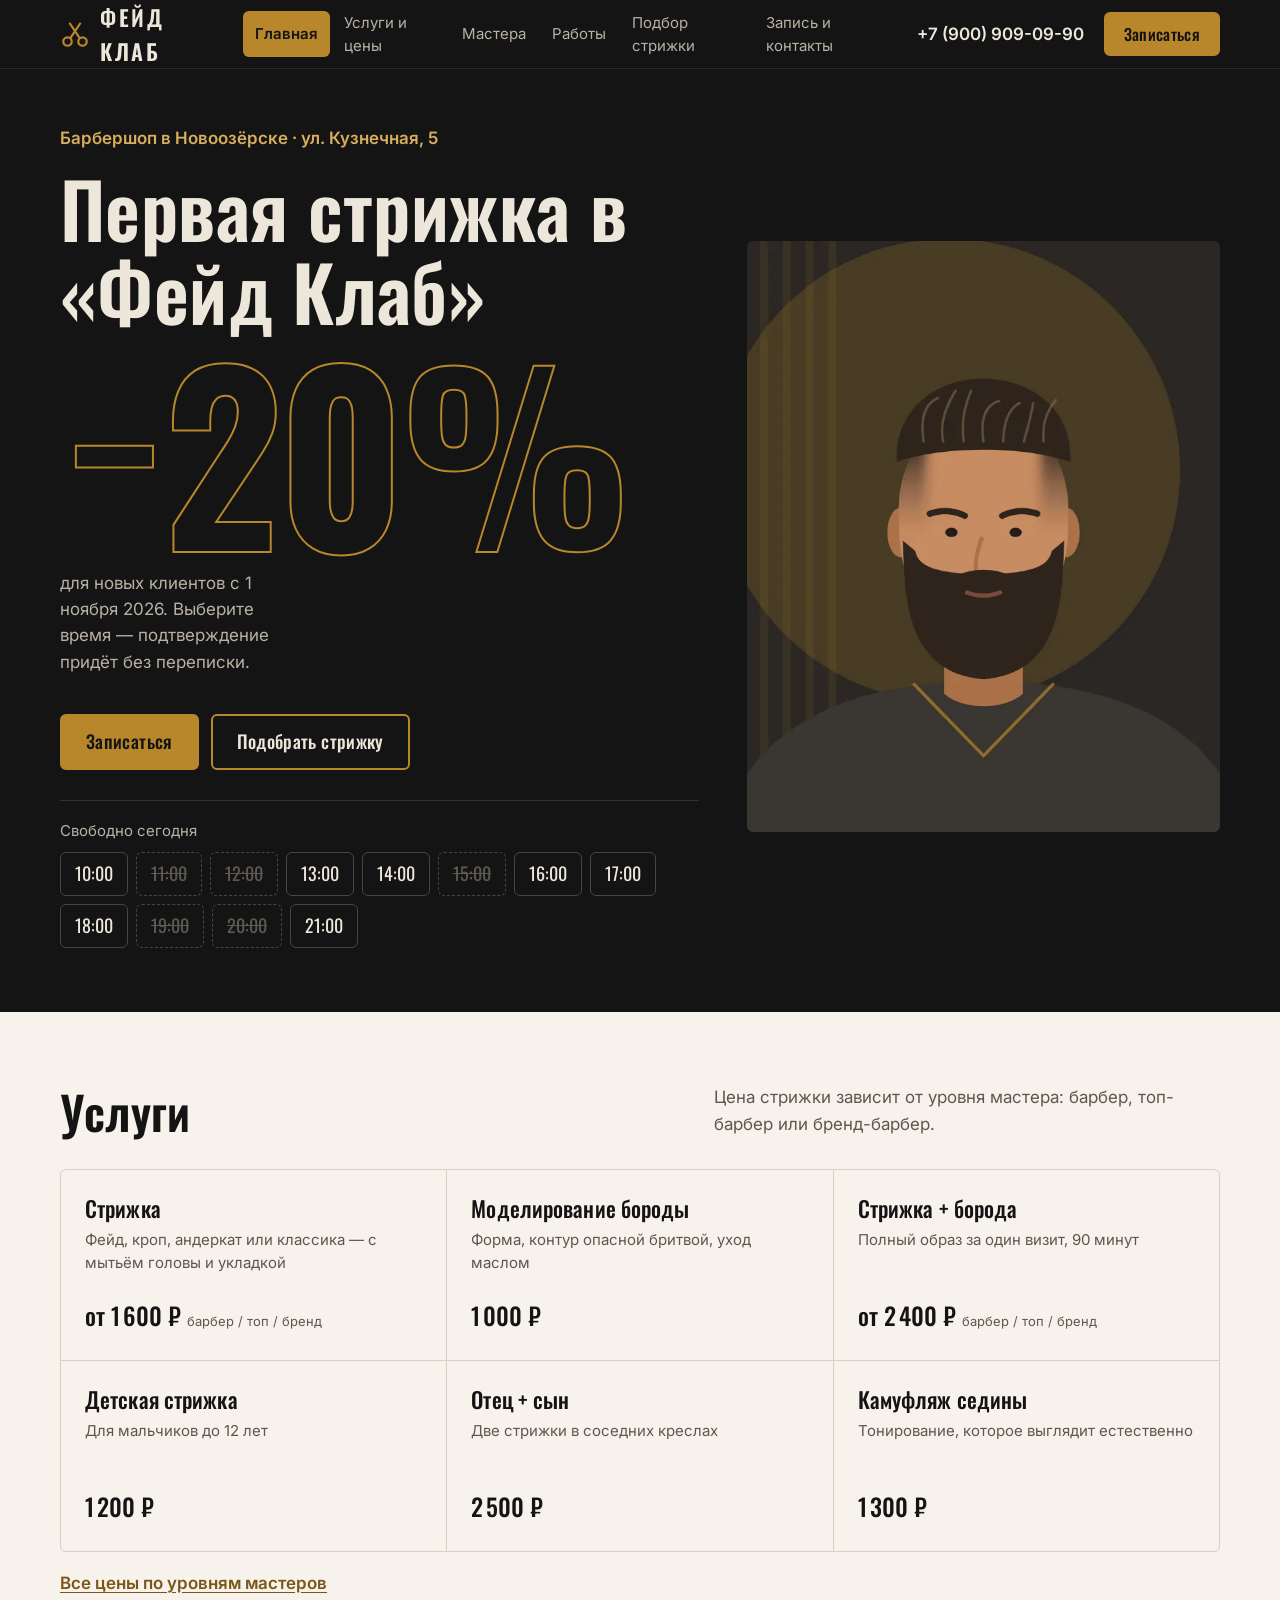
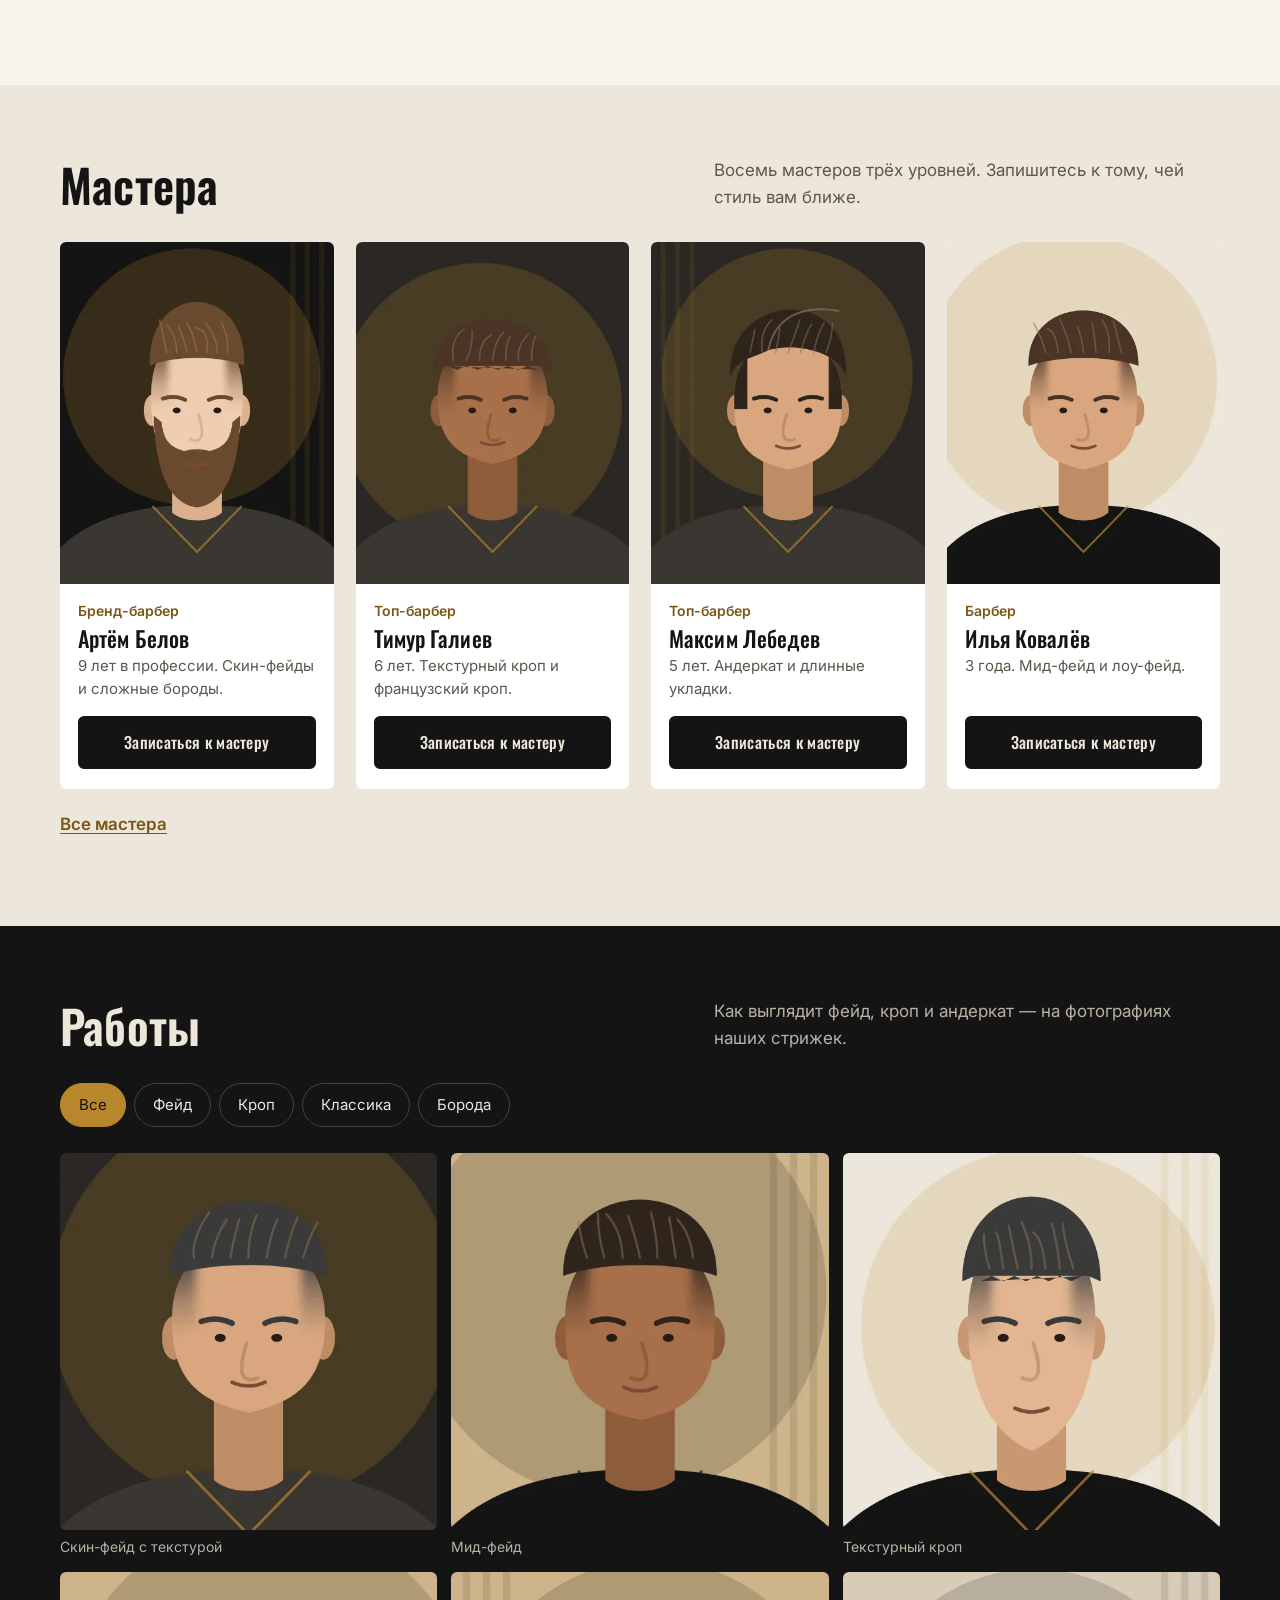
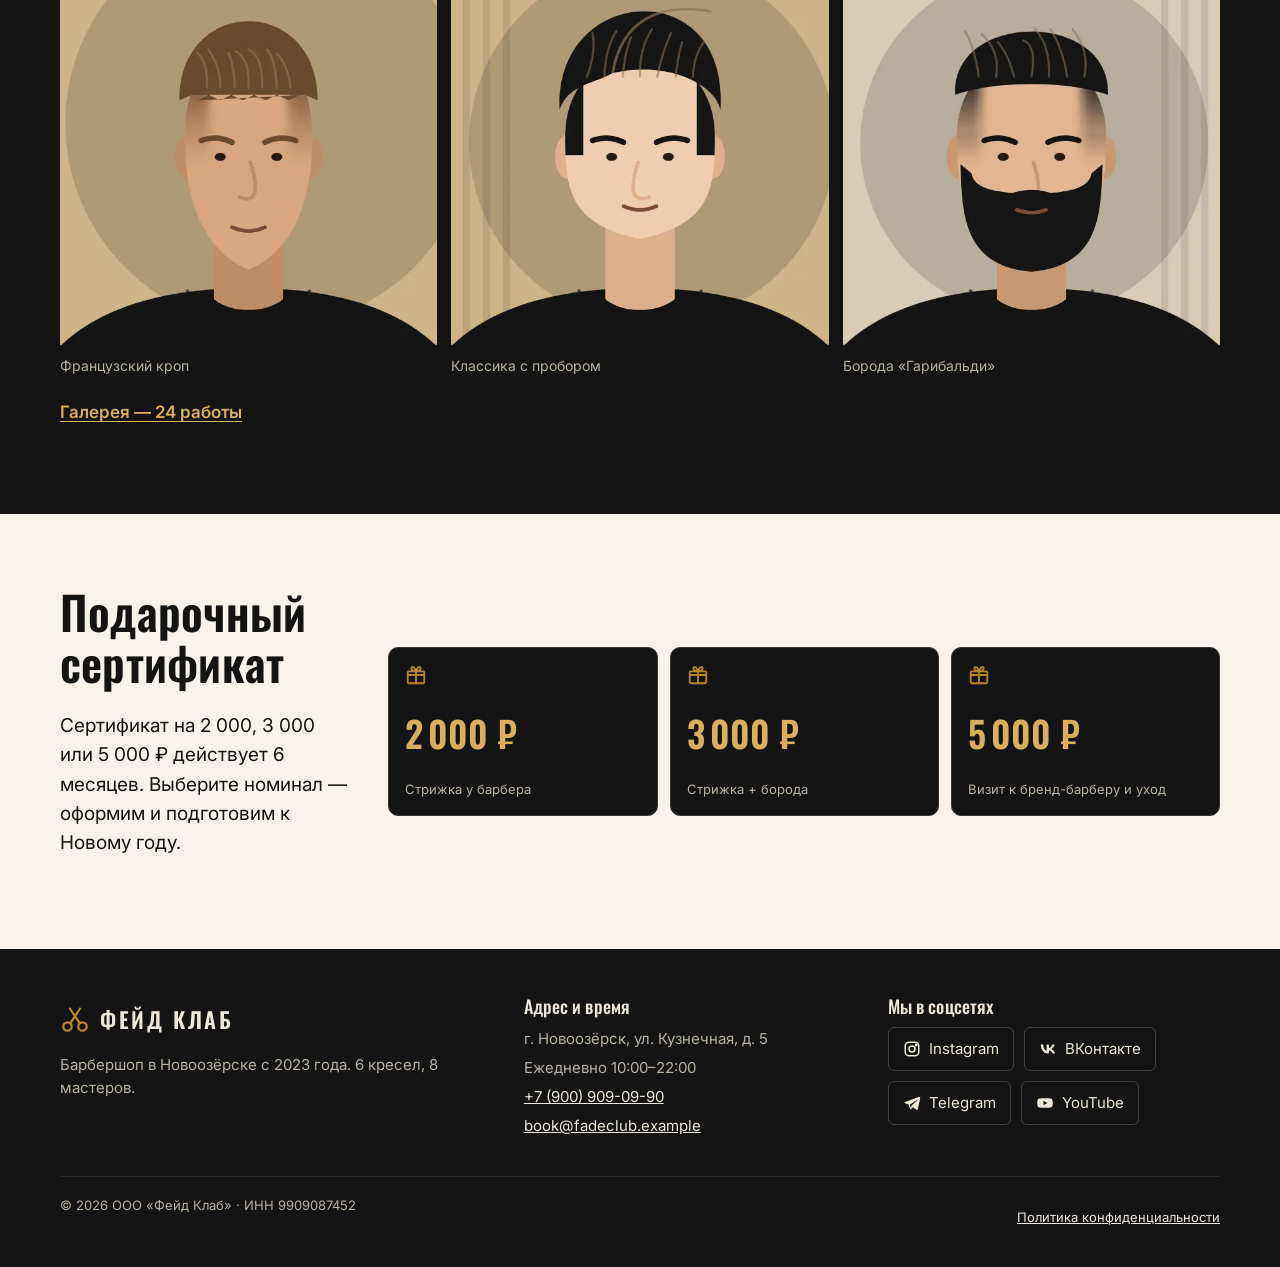
==== commit 416ff505: "GA4: идентификатор ресурса G-LKT0RQ9B2E; адрес сайта на Vercel Co-Authored-By: Claude Opus 5.5 <nore" ====
--- a/index.html
+++ b/index.html
@@ -4,12 +4,12 @@
 <meta charset="utf-8">
 <meta name="viewport" content="width=device-width, initial-scale=1">
 <!-- Google tag (gtag.js) -->
-<script async src="https://www.googletagmanager.com/gtag/js?id=G-XXXXXXXXXX"></script>
+<script async src="https://www.googletagmanager.com/gtag/js?id=G-LKT0RQ9B2E"></script>
 <script>
   window.dataLayer = window.dataLayer || [];
   function gtag(){dataLayer.push(arguments);}
   gtag('js', new Date());
-  gtag('config', 'G-XXXXXXXXXX');
+  gtag('config', 'G-LKT0RQ9B2E');
 </script>
 <title>Фейд Клаб — барбершоп в Новоозёрске. Первая стрижка −20%</title>
 <meta name="description" content="Мужские стрижки, борода и детские стрижки в барбершопе «Фейд Клаб». Запись на свободное время онлайн, первая стрижка −20%.">
@@ -18,8 +18,8 @@
 <meta property="og:locale" content="ru_RU">
 <meta property="og:title" content="Фейд Клаб — барбершоп в Новоозёрске. Первая стрижка −20%">
 <meta property="og:description" content="Мужские стрижки, борода и детские стрижки в барбершопе «Фейд Клаб». Запись на свободное время онлайн, первая стрижка −20%.">
-<meta property="og:url" content="https://tz-09-barbershop-feyd-klab.vercel.app/">
-<meta property="og:image" content="https://tz-09-barbershop-feyd-klab.vercel.app/img/og-image.jpg">
+<meta property="og:url" content="https://tz-09-barbershop-feyd-klab-fawn.vercel.app/">
+<meta property="og:image" content="https://tz-09-barbershop-feyd-klab-fawn.vercel.app/img/og-image.jpg">
 <meta property="og:image:width" content="1200">
 <meta property="og:image:height" content="630">
 <meta name="twitter:card" content="summary_large_image">
